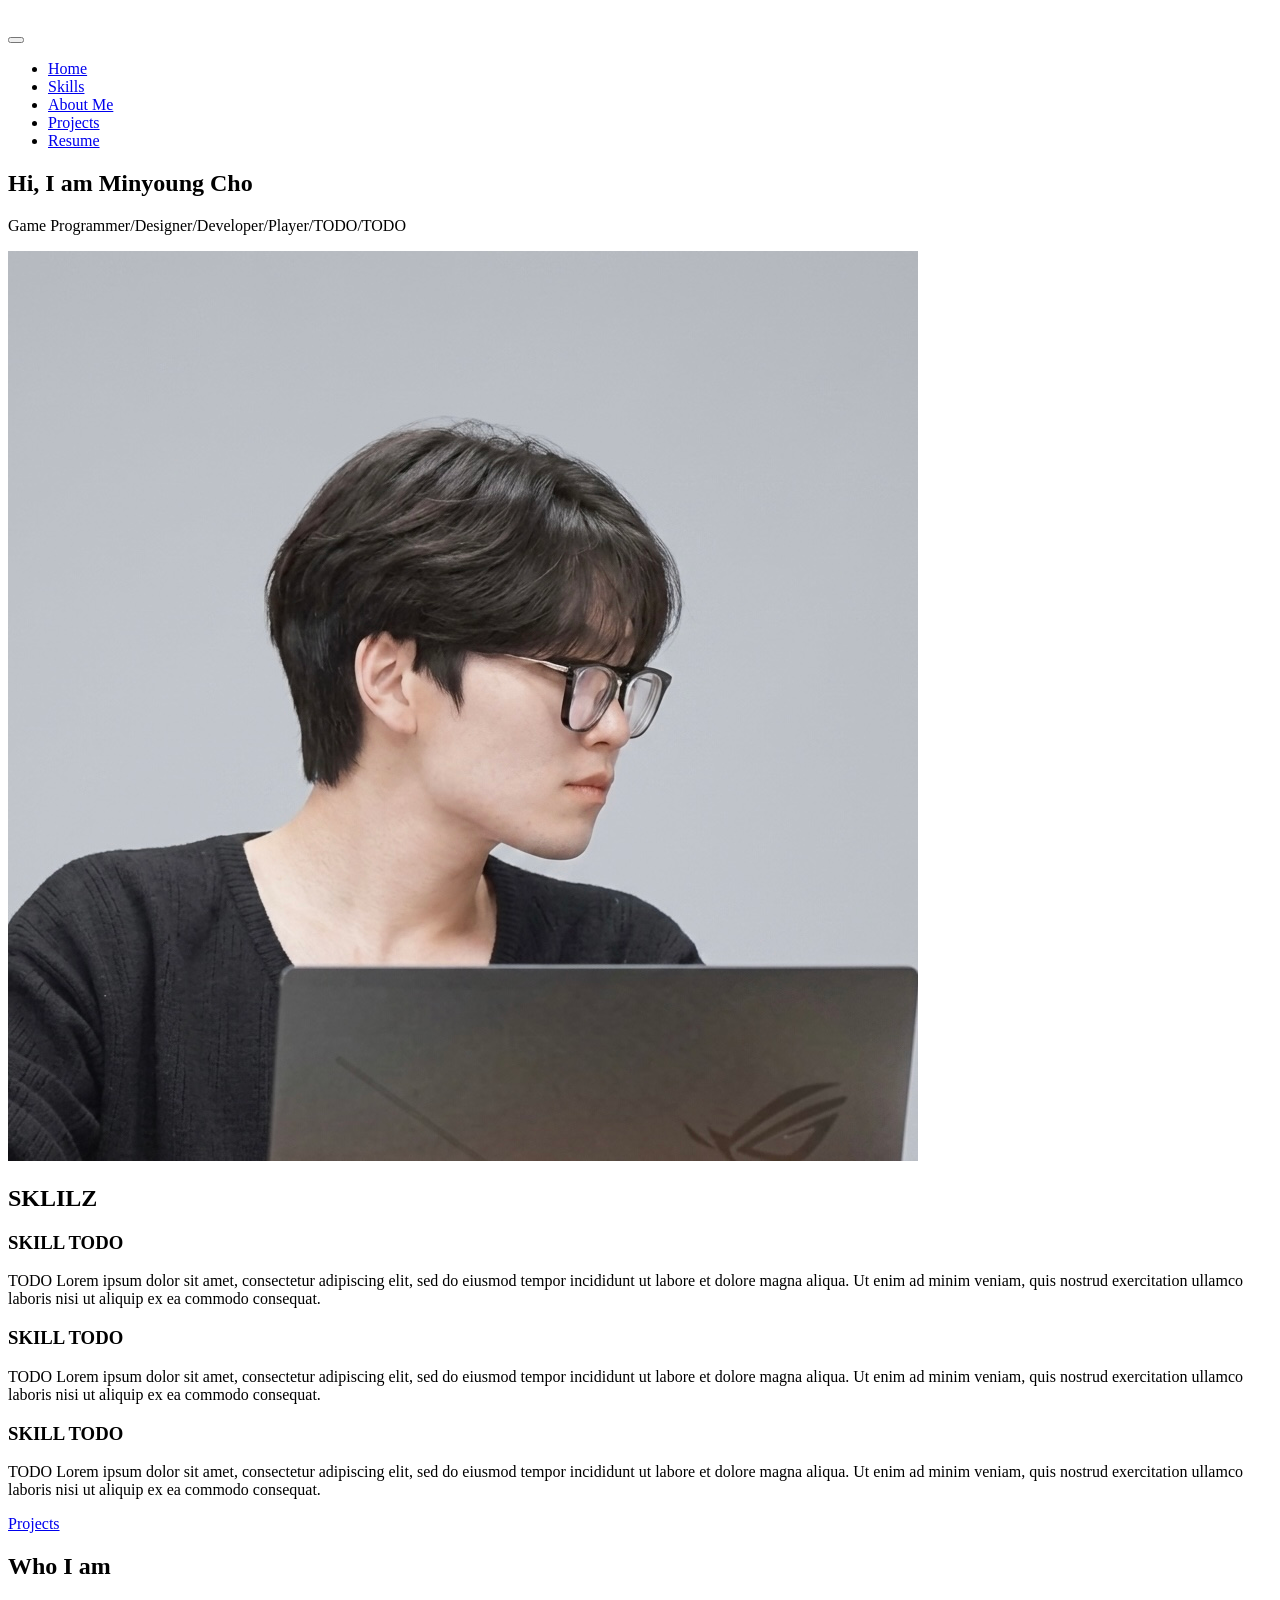
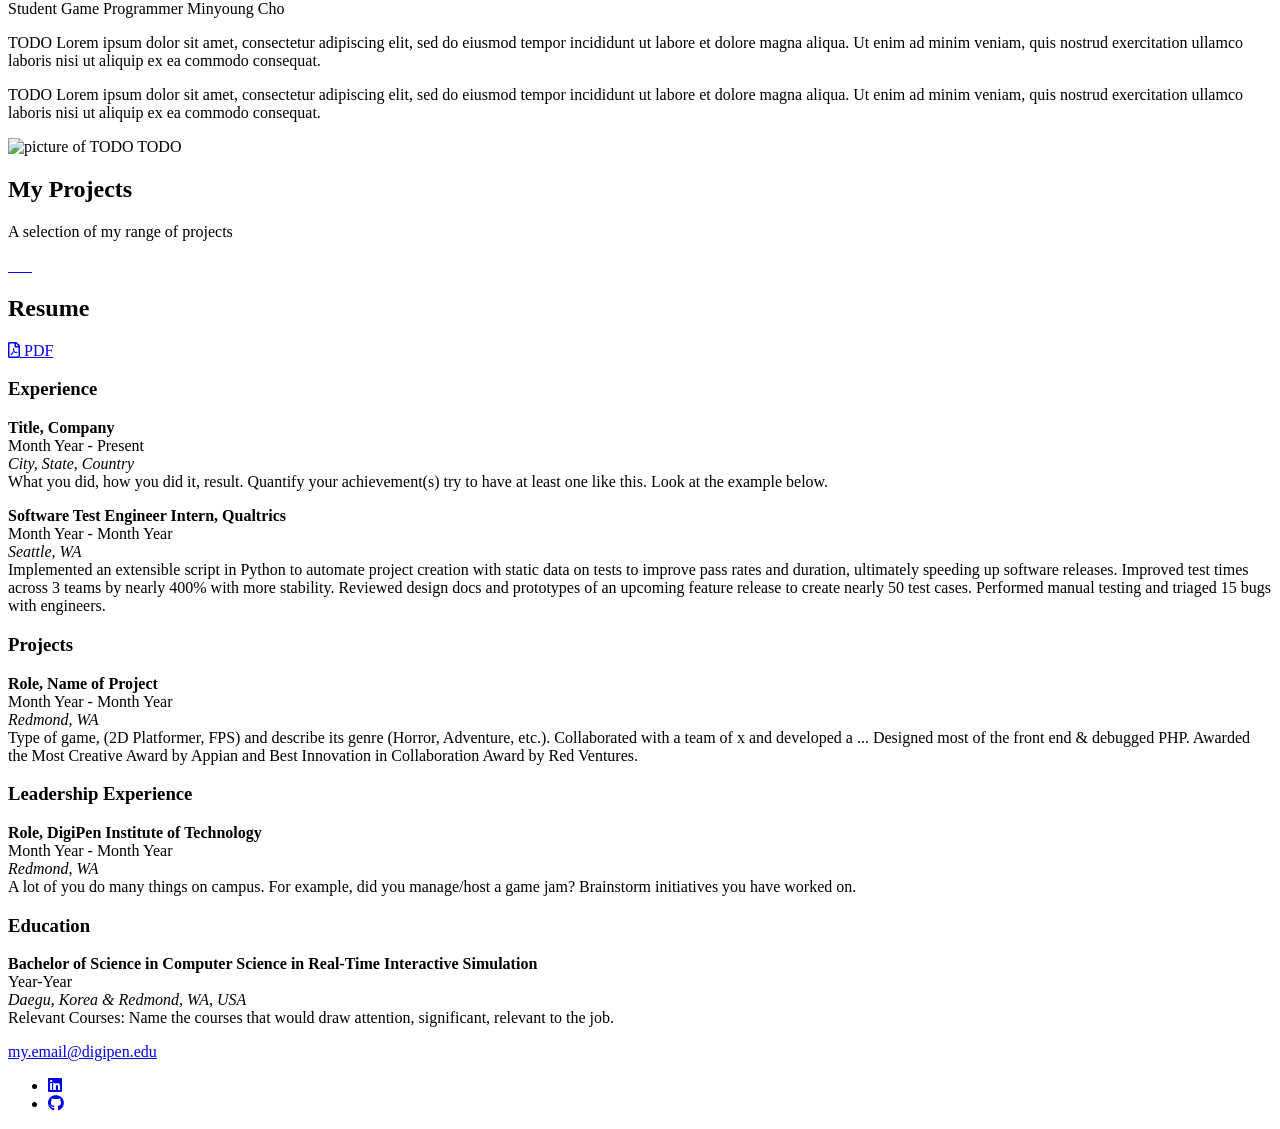
==== index.html @ 967f0c09 "portfolio_1" ====
<!-- https://youtu.be/_xkSvufmjEs?si=mh-MXT2ZdUasYAYn&t=3416 -->
<!-- adobe.ly/2GAgF93 -->
<!-- https://scrimba.com/build-and-deploy-your-portfolio-c012 -->
<!DOCTYPE html>
<html lang="en">

<head>
    <meta charset="UTF-8">
    <link rel="icon" type="image/svg+xml" href="../img/face.jpg">

    <!-- Help auto scale for desktop & mobile -->
    <meta name="viewport" content="width=device-width, initial-scale=1.0" />
    <title>Minyoung Cho's Website</title>

    <!-- Normalize the difference across browsers  https://necolas.github.io/normalize.css/ -->
    <link rel="stylesheet" href="external/normalize.css" />

    <link rel="stylesheet" href="https://cdnjs.cloudflare.com/ajax/libs/font-awesome/5.11.2/css/all.css"
        integrity="sha256-46qynGAkLSFpVbEBog43gvNhfrOj+BmwXdxFgVK/Kvc=" crossorigin="anonymous" />

    <!-- https://fonts.google.com/selection/embed -->
    <link rel="preconnect" href="https://fonts.googleapis.com" />
    <link rel="preconnect" href="https://fonts.gstatic.com" crossorigin />
    <link
        href="https://fonts.googleapis.com/css2?family=Source+Code+Pro:ital,wght@0,200..900;1,200..900&family=Source+Sans+3:ital,wght@0,200..900;1,200..900&display=swap"
        rel="stylesheet" />

    <link rel="stylesheet" href="css/style.css" />
</head>

<body>
    <header>
        <div class="logo">
            <!-- alt text can be blank since the logo is purely decorative and putting something like logo isn't actually helpful -->
            <img src="img/cout.jpg" alt="">
        </div>
        <button class="nav-toggle" aria-label="toggle navigation">
            <span class="hamburger"></span>
        </button>
        <nav class="nav">
            <ul class="nav__list">
                <li class="nav__item"> <a href="#home" class="nav__link">Home</a> </li>
                <li class="nav__item"> <a href="#skills" class="nav__link">Skills</a> </li>
                <li class="nav__item"> <a href="#about" class="nav__link">About Me</a> </li>
                <li class="nav__item"> <a href="#projects" class="nav__link">Projects</a> </li>
                <li class="nav__item"> <a href="#resume" class="nav__link">Resume</a> </li>
            </ul>
        </nav>
    </header>

    <!-- Introduction -->

    <section class="intro" id="#home">
        <!-- TODO put in a mouse based interactive shader visualization page-->
        <!-- <div class="intro-bg">
            <iframe src="webgl/for_fun.html"></iframe>
        </div> -->
        <h1 class="section__title section__title--intro">
            Hi, I am <strong>Minyoung Cho</strong>
        </h1>
        <p class="section__subtitle section__subtitle--intro">Game Programmer/Designer/Developer/Player/TODO/TODO</p>
        <img src="img/face.jpg" alt="a picture of TODO TODO smiling" class="intro__img" />
    </section>

    <!-- My Services -->
    <section class="my-services" id="skills">
        <h2 class="section__title section__title--services">SKLILZ</h2>
        <div class="services">
            <div class="service">
                <h3>SKILL TODO</h3>
                <p> TODO
                    Lorem ipsum dolor sit amet, consectetur adipiscing elit, sed do eiusmod tempor incididunt ut labore
                    et dolore magna aliqua. Ut enim ad minim veniam, quis nostrud exercitation ullamco laboris nisi ut
                    aliquip ex ea commodo consequat.
                </p>
            </div>

            <div class="service">
                <h3>SKILL TODO</h3>
                <p> TODO
                    Lorem ipsum dolor sit amet, consectetur adipiscing elit, sed do eiusmod tempor incididunt ut labore
                    et dolore magna aliqua. Ut enim ad minim veniam, quis nostrud exercitation ullamco laboris nisi ut
                    aliquip ex ea commodo consequat.
                </p>
            </div>

            <div class="service">
                <h3>SKILL TODO</h3>
                <p> TODO
                    Lorem ipsum dolor sit amet, consectetur adipiscing elit, sed do eiusmod tempor incididunt ut labore
                    et dolore magna aliqua. Ut enim ad minim veniam, quis nostrud exercitation ullamco laboris nisi ut
                    aliquip ex ea commodo consequat.
                </p>
            </div>
        </div>

        <a href="#projects" class="btn">Projects</a>
    </section>

    <!-- About Me -->
    <section class="about-me" id="about">
        <h2 class="section__title section__title--about">Who I am</h2>
        <p class="section__subtitle section__subtitle--about">
            Student Game Programmer Minyoung Cho
        </p>

        <div class="about-me__body">
            <p>
                TODO Lorem ipsum dolor sit amet, consectetur adipiscing elit, sed do eiusmod tempor incididunt ut labore
                et dolore magna aliqua. Ut enim ad minim veniam, quis nostrud exercitation ullamco laboris nisi ut
                aliquip ex ea commodo consequat.
            </p>
            <p>
                TODO Lorem ipsum dolor sit amet, consectetur adipiscing elit, sed do eiusmod tempor incididunt ut labore
                et dolore magna aliqua. Ut enim ad minim veniam, quis nostrud exercitation ullamco laboris nisi ut
                aliquip ex ea commodo consequat.
            </p>
        </div>
        <img src="img/tall.jpg" alt="picture of TODO TODO" class="about-me__img" />
    </section>

    <!-- My Portfolio -->
    <section class="my-projects" id="projects">
        <h2 class="section__title section__title--projects">My Projects</h2>
        <p class="section__subtitle section__subtitle--projects">
            A selection of my range of projects
        </p>
        <div class="portfolio">
            <a href="portfolio/01_hello.html" class="portfolio__item">
                <img src="img/portfolio_thumbnails/01_hello.jpg" alt="" class="portfolio__img" />
            </a>
            <a href="portfolio/02_meshes.html" class="portfolio__item">
                <img src="img/portfolio_thumbnails/02_meshes.jpg" alt="" class="portfolio__img" />
            </a>
            <a href="portfolio/03_fog.html" class="portfolio__item">
                <img src="img/portfolio_thumbnails/03_fog.jpg" alt="" class="portfolio__img" />
            </a>
            <a href="portfolio/04_toon.html" class="portfolio__item">
                <img src="img/portfolio_thumbnails/04_toon.jpg" alt="" class="portfolio__img" />
            </a>
            <a href="portfolio/05_shadow.html" class="portfolio__item">
                <img src="img/portfolio_thumbnails/05_shadow.jpg" alt="" class="portfolio__img" />
            </a>
            <a href="portfolio/06_value.html" class="portfolio__item">
                <img src="img/portfolio_thumbnails/06_value.jpg" alt="" class="portfolio__img" />
            </a>
            <a href="portfolio/07_gradient.html" class="portfolio__item">
                <img src="img/portfolio_thumbnails/07_gradient.jpg" alt="" class="portfolio__img" />
            </a>

        </div>
    </section>

    <!-- Resume Section -->
    <section class="my-resume" id="resume">
        <h2 class="section__title section__title--resume">Resume</h2>
        <a target="_blank" href="docs/Resume.pdf"><i class="far fa-file-pdf"></i> PDF</a>

        <div class="resume-section">
            <h3>Experience</h3>
            <div class="resume-item">
                <p>
                    <b>Title, Company</b></br>
                    Month Year - Present</br>
                    <em>City, State, Country</em></br>
                    What you did, how you did it, result. Quantify your achievement(s) try to have at least one like
                    this. Look at the example below.
                </p>
            </div>
            <div class="resume-item">
                <p>
                    <b>Software Test Engineer Intern, Qualtrics</b></br>
                    Month Year - Month Year </br>
                    <em>Seattle, WA</em></br>
                    Implemented an extensible script in Python to automate project creation with static data on tests to
                    improve pass rates and duration, ultimately speeding up software releases. Improved test times
                    across 3 teams by nearly 400% with more stability. Reviewed design docs and prototypes of an
                    upcoming feature release to create nearly 50 test cases. Performed manual testing and triaged 15
                    bugs with engineers.
                </p>
            </div>
            <h3>Projects</h3>
            <div class="resume-item">
                <p>
                    <b>Role, Name of Project</b></br>
                    Month Year - Month Year</br>
                    <em>Redmond, WA</em></br>
                    Type of game, (2D Platformer, FPS) and describe its genre (Horror, Adventure, etc.).
                    Collaborated with a team of x and developed a ...
                    Designed most of the front end & debugged PHP.
                    Awarded the Most Creative Award by Appian and Best Innovation in Collaboration Award by Red
                    Ventures.
                </p>
            </div>

            <h3>Leadership Experience</h3>
            <div class="resume-item">
                <p>
                    <b>Role, DigiPen Institute of Technology</b></br>
                    Month Year - Month Year</br>
                    <em>Redmond, WA</em></br>
                    A lot of you do many things on campus.
                    For example, did you manage/host a game jam?
                    Brainstorm initiatives you have worked on.
                </p>
            </div>

            <h3>Education</h3>
            <div class="resume-item">
                <p>
                    <b>Bachelor of Science in Computer Science in Real-Time Interactive Simulation</b></br>
                    Year-Year</br>
                    <em>Daegu, Korea & Redmond, WA, USA</em></br>
                    Relevant Courses: Name the courses that would draw attention, significant, relevant to the job.
                </p>
            </div>
        </div>
    </section>
    <!-- /Resume Section -->

    <!-- Footer -->
    <footer class="footer">
        <a href="mailto:my.email@digipen.edu" class="footer__link">my.email@digipen.edu</a>
        <ul class="social-list">
            <li class="social-list__item">
                <a class="social-list__link" href="https://linkedin.com/in/mylinkedinid">
                    <i class="fab fa-linkedin"></i>
                </a>
            </li>
            <li class="social-list__item">
                <a class="social-list__link" href="https://github.com/mygithubid">
                    <i class="fab fa-github"></i>
                </a>
            </li>
            <!-- Want to list more? search : https://fontawesome.com/v5/search?ic=brands -->
        </ul>
    </footer>

    <script src="js/index.js"></script>
</body>

</html>
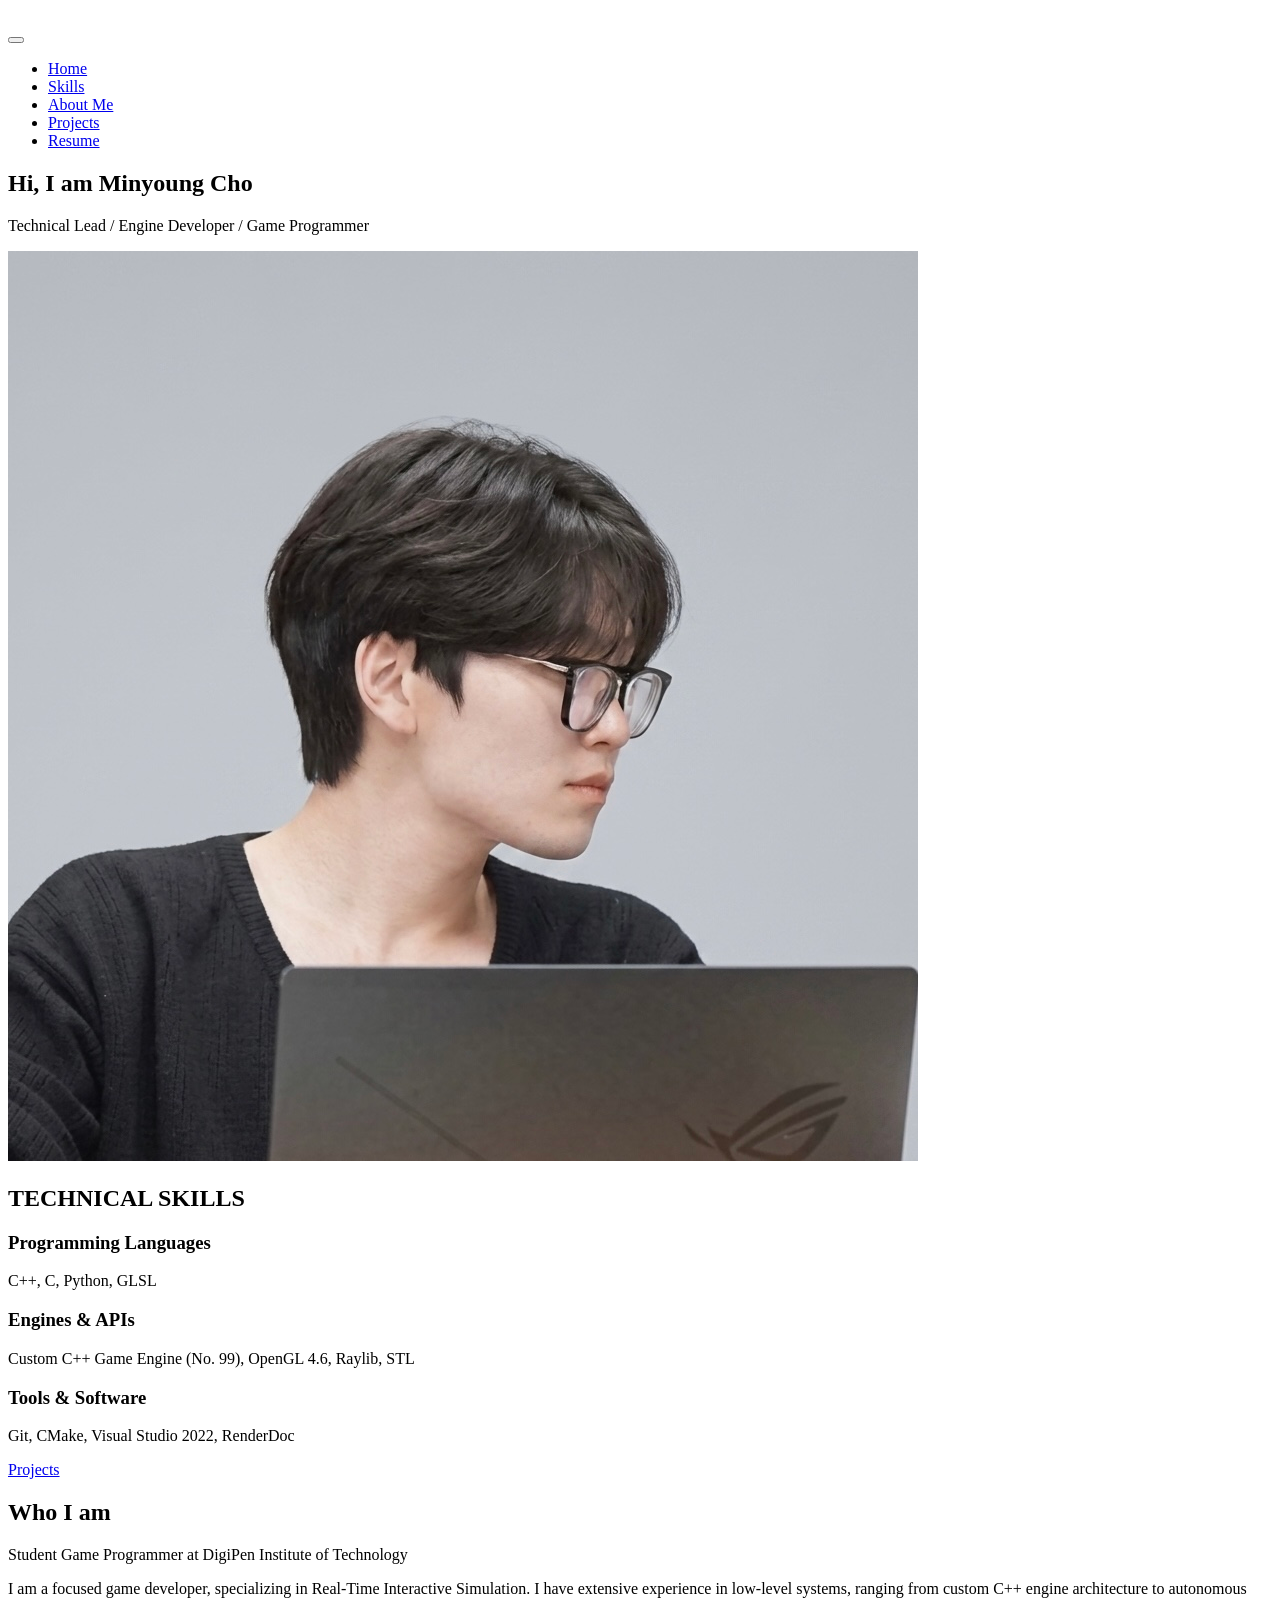
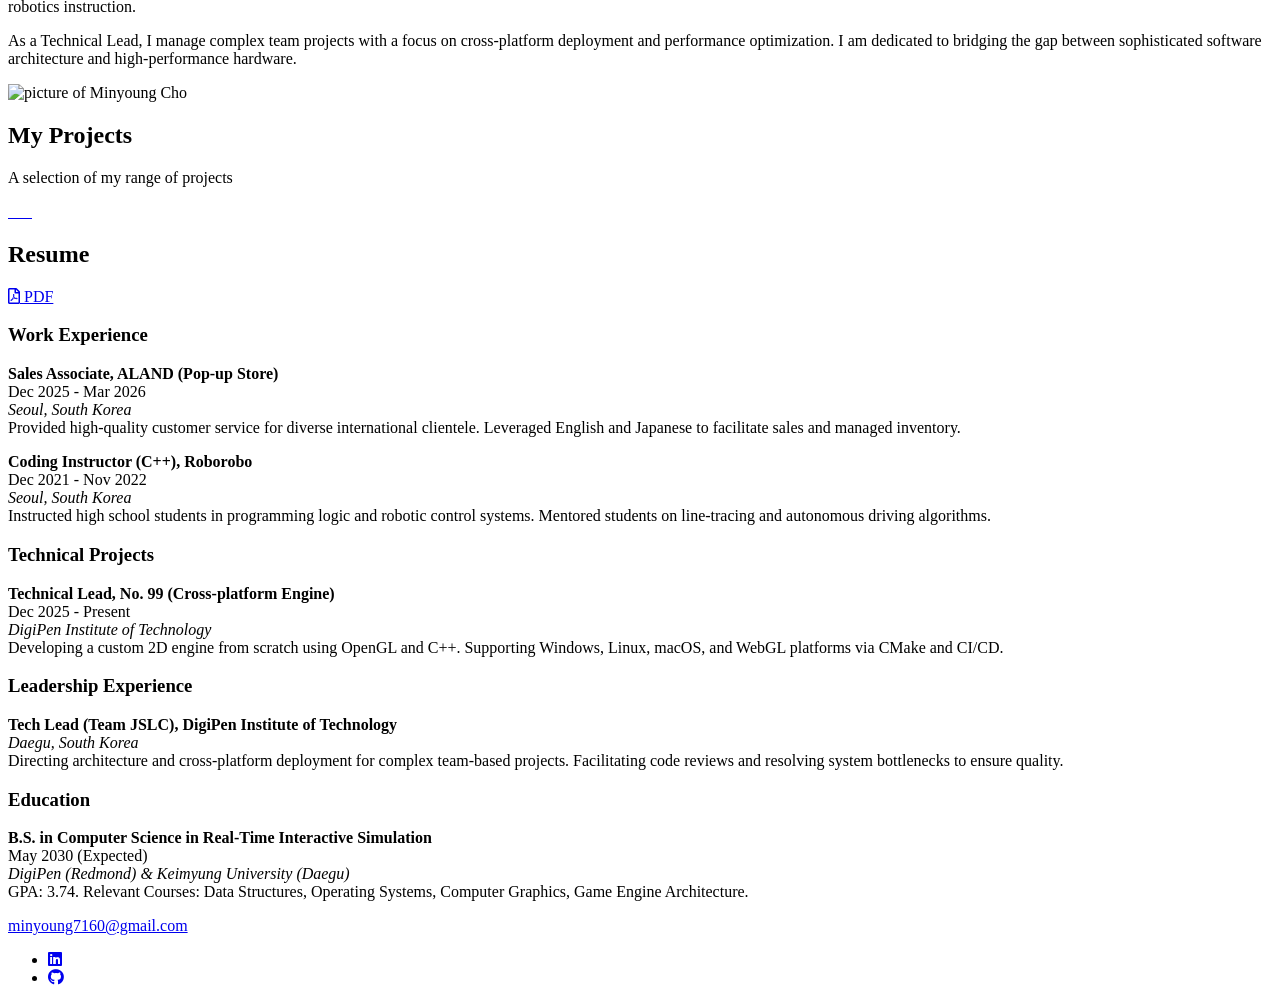
==== commit 79f8bb04: "Update index.html" ====
--- a/index.html
+++ b/index.html
@@ -50,7 +50,7 @@
 
     <!-- Introduction -->
 
-    <section class="intro" id="#home">
+    <section class="intro" id="home">
         <!-- TODO put in a mouse based interactive shader visualization page-->
         <!-- <div class="intro-bg">
             <iframe src="webgl/for_fun.html"></iframe>
@@ -58,38 +58,32 @@
         <h1 class="section__title section__title--intro">
             Hi, I am <strong>Minyoung Cho</strong>
         </h1>
-        <p class="section__subtitle section__subtitle--intro">Game Programmer/Designer/Developer/Player/TODO/TODO</p>
-        <img src="img/face.jpg" alt="a picture of TODO TODO smiling" class="intro__img" />
+        <p class="section__subtitle section__subtitle--intro">Technical Lead / Engine Developer / Game Programmer</p>
+        <img src="img/face.jpg" alt="a picture of Minyoung Cho" class="intro__img" />
     </section>
 
     <!-- My Services -->
     <section class="my-services" id="skills">
-        <h2 class="section__title section__title--services">SKLILZ</h2>
+        <h2 class="section__title section__title--services">TECHNICAL SKILLS</h2>
         <div class="services">
             <div class="service">
-                <h3>SKILL TODO</h3>
-                <p> TODO
-                    Lorem ipsum dolor sit amet, consectetur adipiscing elit, sed do eiusmod tempor incididunt ut labore
-                    et dolore magna aliqua. Ut enim ad minim veniam, quis nostrud exercitation ullamco laboris nisi ut
-                    aliquip ex ea commodo consequat.
+                <h3>Programming Languages</h3>
+                <p> 
+                    C++, C, Python, GLSL
                 </p>
             </div>
 
             <div class="service">
-                <h3>SKILL TODO</h3>
-                <p> TODO
-                    Lorem ipsum dolor sit amet, consectetur adipiscing elit, sed do eiusmod tempor incididunt ut labore
-                    et dolore magna aliqua. Ut enim ad minim veniam, quis nostrud exercitation ullamco laboris nisi ut
-                    aliquip ex ea commodo consequat.
+                <h3>Engines & APIs</h3>
+                <p> 
+                    Custom C++ Game Engine (No. 99), OpenGL 4.6, Raylib, STL
                 </p>
             </div>
 
             <div class="service">
-                <h3>SKILL TODO</h3>
-                <p> TODO
-                    Lorem ipsum dolor sit amet, consectetur adipiscing elit, sed do eiusmod tempor incididunt ut labore
-                    et dolore magna aliqua. Ut enim ad minim veniam, quis nostrud exercitation ullamco laboris nisi ut
-                    aliquip ex ea commodo consequat.
+                <h3>Tools & Software</h3>
+                <p> 
+                    Git, CMake, Visual Studio 2022, RenderDoc
                 </p>
             </div>
         </div>
@@ -101,22 +95,18 @@
     <section class="about-me" id="about">
         <h2 class="section__title section__title--about">Who I am</h2>
         <p class="section__subtitle section__subtitle--about">
-            Student Game Programmer Minyoung Cho
+            Student Game Programmer at DigiPen Institute of Technology
         </p>
 
         <div class="about-me__body">
             <p>
-                TODO Lorem ipsum dolor sit amet, consectetur adipiscing elit, sed do eiusmod tempor incididunt ut labore
-                et dolore magna aliqua. Ut enim ad minim veniam, quis nostrud exercitation ullamco laboris nisi ut
-                aliquip ex ea commodo consequat.
+                I am a focused game developer, specializing in Real-Time Interactive Simulation. I have extensive experience in low-level systems, ranging from custom C++ engine architecture to autonomous robotics instruction.
             </p>
             <p>
-                TODO Lorem ipsum dolor sit amet, consectetur adipiscing elit, sed do eiusmod tempor incididunt ut labore
-                et dolore magna aliqua. Ut enim ad minim veniam, quis nostrud exercitation ullamco laboris nisi ut
-                aliquip ex ea commodo consequat.
+                As a Technical Lead, I manage complex team projects with a focus on cross-platform deployment and performance optimization. I am dedicated to bridging the gap between sophisticated software architecture and high-performance hardware.
             </p>
         </div>
-        <img src="img/tall.jpg" alt="picture of TODO TODO" class="about-me__img" />
+        <img src="img/tall.jpg" alt="picture of Minyoung Cho" class="about-me__img" />
     </section>
 
     <!-- My Portfolio -->
@@ -157,61 +147,49 @@
         <a target="_blank" href="docs/Resume.pdf"><i class="far fa-file-pdf"></i> PDF</a>
 
         <div class="resume-section">
-            <h3>Experience</h3>
-            <div class="resume-item">
-                <p>
-                    <b>Title, Company</b></br>
-                    Month Year - Present</br>
-                    <em>City, State, Country</em></br>
-                    What you did, how you did it, result. Quantify your achievement(s) try to have at least one like
-                    this. Look at the example below.
-                </p>
-            </div>
-            <div class="resume-item">
-                <p>
-                    <b>Software Test Engineer Intern, Qualtrics</b></br>
-                    Month Year - Month Year </br>
-                    <em>Seattle, WA</em></br>
-                    Implemented an extensible script in Python to automate project creation with static data on tests to
-                    improve pass rates and duration, ultimately speeding up software releases. Improved test times
-                    across 3 teams by nearly 400% with more stability. Reviewed design docs and prototypes of an
-                    upcoming feature release to create nearly 50 test cases. Performed manual testing and triaged 15
-                    bugs with engineers.
-                </p>
-            </div>
-            <h3>Projects</h3>
-            <div class="resume-item">
-                <p>
-                    <b>Role, Name of Project</b></br>
-                    Month Year - Month Year</br>
-                    <em>Redmond, WA</em></br>
-                    Type of game, (2D Platformer, FPS) and describe its genre (Horror, Adventure, etc.).
-                    Collaborated with a team of x and developed a ...
-                    Designed most of the front end & debugged PHP.
-                    Awarded the Most Creative Award by Appian and Best Innovation in Collaboration Award by Red
-                    Ventures.
+            <h3>Work Experience</h3>
+            <div class="resume-item">
+                <p>
+                    <b>Sales Associate, ALAND (Pop-up Store)</b></br>
+                    Dec 2025 - Mar 2026</br>
+                    <em>Seoul, South Korea</em></br>
+                    Provided high-quality customer service for diverse international clientele. Leveraged English and Japanese to facilitate sales and managed inventory.
+                </p>
+            </div>
+            <div class="resume-item">
+                <p>
+                    <b>Coding Instructor (C++), Roborobo</b></br>
+                    Dec 2021 - Nov 2022 </br>
+                    <em>Seoul, South Korea</em></br>
+                    Instructed high school students in programming logic and robotic control systems. Mentored students on line-tracing and autonomous driving algorithms.
+                </p>
+            </div>
+            <h3>Technical Projects</h3>
+            <div class="resume-item">
+                <p>
+                    <b>Technical Lead, No. 99 (Cross-platform Engine)</b></br>
+                    Dec 2025 - Present</br>
+                    <em>DigiPen Institute of Technology</em></br>
+                    Developing a custom 2D engine from scratch using OpenGL and C++. Supporting Windows, Linux, macOS, and WebGL platforms via CMake and CI/CD.
                 </p>
             </div>
 
             <h3>Leadership Experience</h3>
             <div class="resume-item">
                 <p>
-                    <b>Role, DigiPen Institute of Technology</b></br>
-                    Month Year - Month Year</br>
-                    <em>Redmond, WA</em></br>
-                    A lot of you do many things on campus.
-                    For example, did you manage/host a game jam?
-                    Brainstorm initiatives you have worked on.
+                    <b>Tech Lead (Team JSLC), DigiPen Institute of Technology</b></br>
+                    <em>Daegu, South Korea</em></br>
+                    Directing architecture and cross-platform deployment for complex team-based projects. Facilitating code reviews and resolving system bottlenecks to ensure quality.
                 </p>
             </div>
 
             <h3>Education</h3>
             <div class="resume-item">
                 <p>
-                    <b>Bachelor of Science in Computer Science in Real-Time Interactive Simulation</b></br>
-                    Year-Year</br>
-                    <em>Daegu, Korea & Redmond, WA, USA</em></br>
-                    Relevant Courses: Name the courses that would draw attention, significant, relevant to the job.
+                    <b>B.S. in Computer Science in Real-Time Interactive Simulation</b></br>
+                    May 2030 (Expected)</br>
+                    <em>DigiPen (Redmond) & Keimyung University (Daegu)</em></br>
+                    GPA: 3.74. Relevant Courses: Data Structures, Operating Systems, Computer Graphics, Game Engine Architecture.
                 </p>
             </div>
         </div>
@@ -220,15 +198,15 @@
 
     <!-- Footer -->
     <footer class="footer">
-        <a href="mailto:my.email@digipen.edu" class="footer__link">my.email@digipen.edu</a>
+        <a href="mailto:minyoung7160@gmail.com" class="footer__link">minyoung7160@gmail.com</a>
         <ul class="social-list">
             <li class="social-list__item">
-                <a class="social-list__link" href="https://linkedin.com/in/mylinkedinid">
+                <a class="social-list__link" href="https://www.linkedin.com/in/minyoung-cho-aaaa47381/">
                     <i class="fab fa-linkedin"></i>
                 </a>
             </li>
             <li class="social-list__item">
-                <a class="social-list__link" href="https://github.com/mygithubid">
+                <a class="social-list__link" href="https://github.com/MinyoungCho22">
                     <i class="fab fa-github"></i>
                 </a>
             </li>
@@ -239,4 +217,4 @@
     <script src="js/index.js"></script>
 </body>
 
-</html>
+</html>
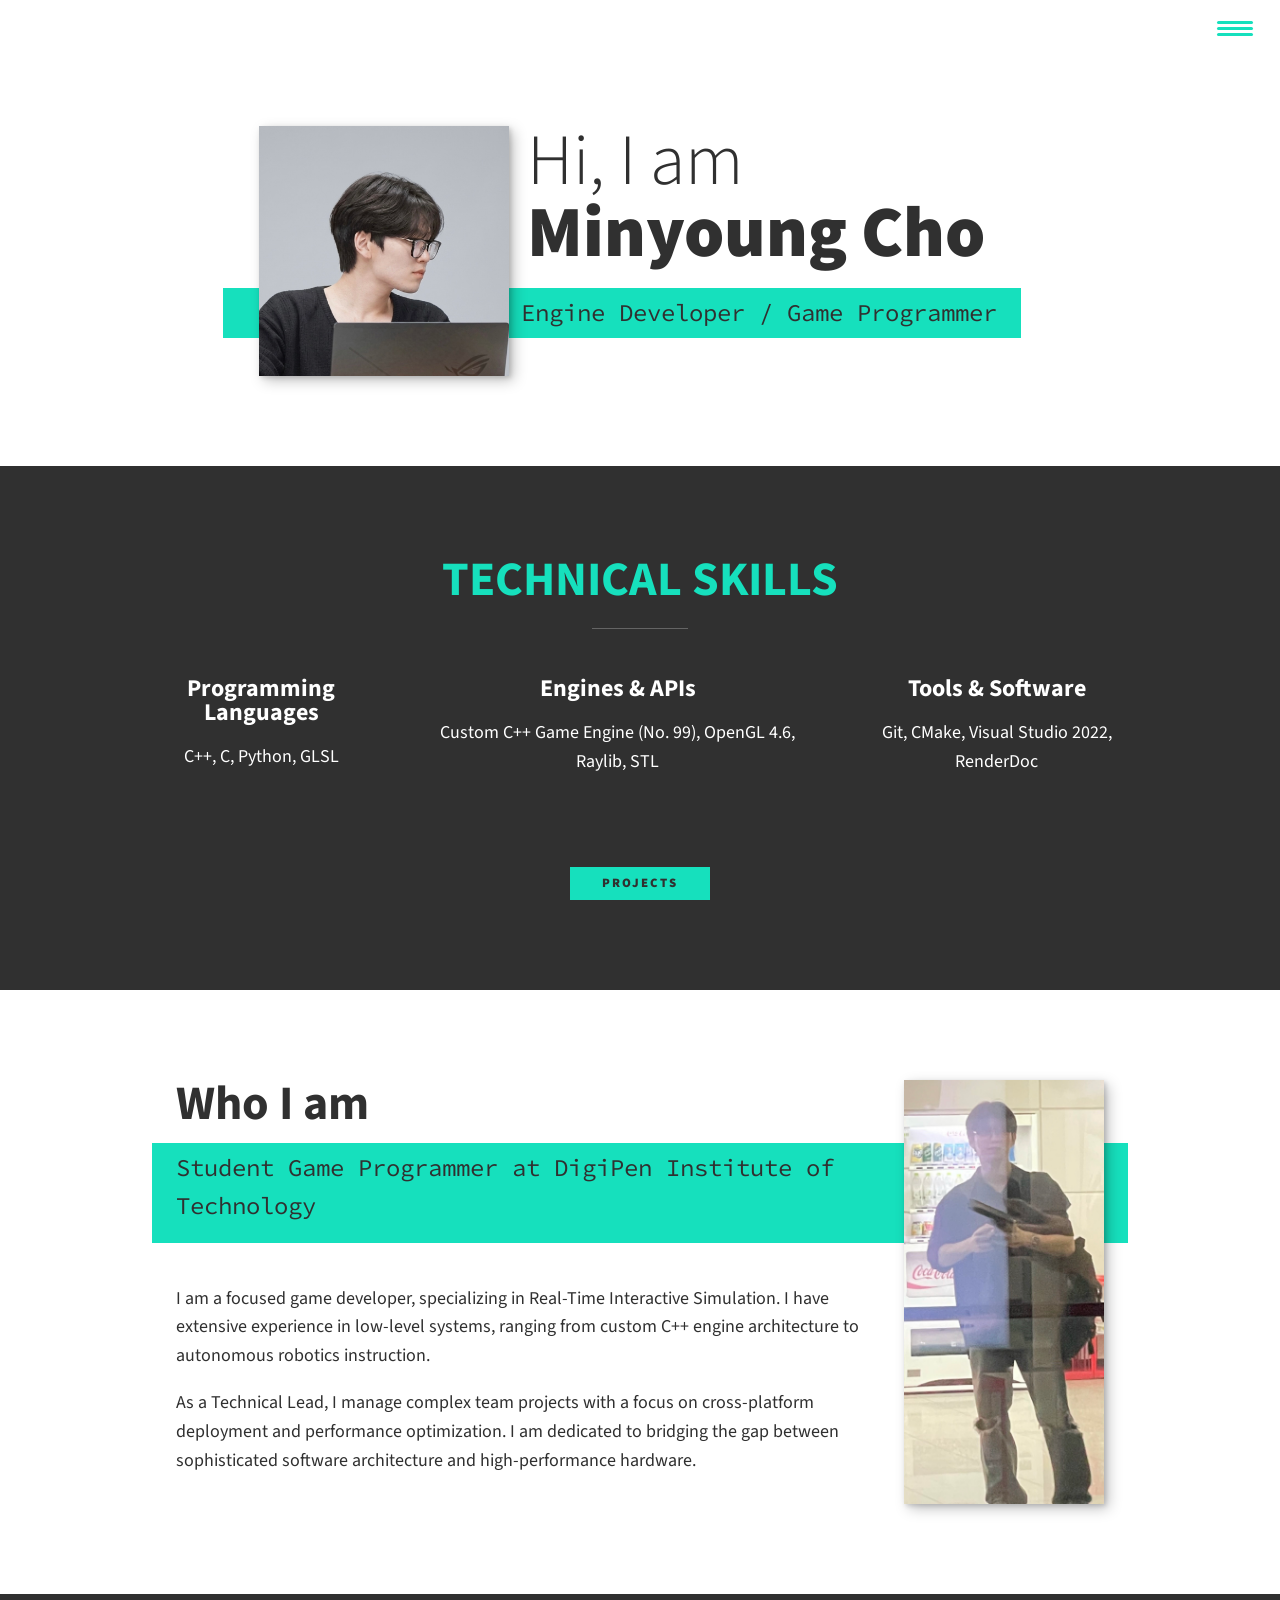
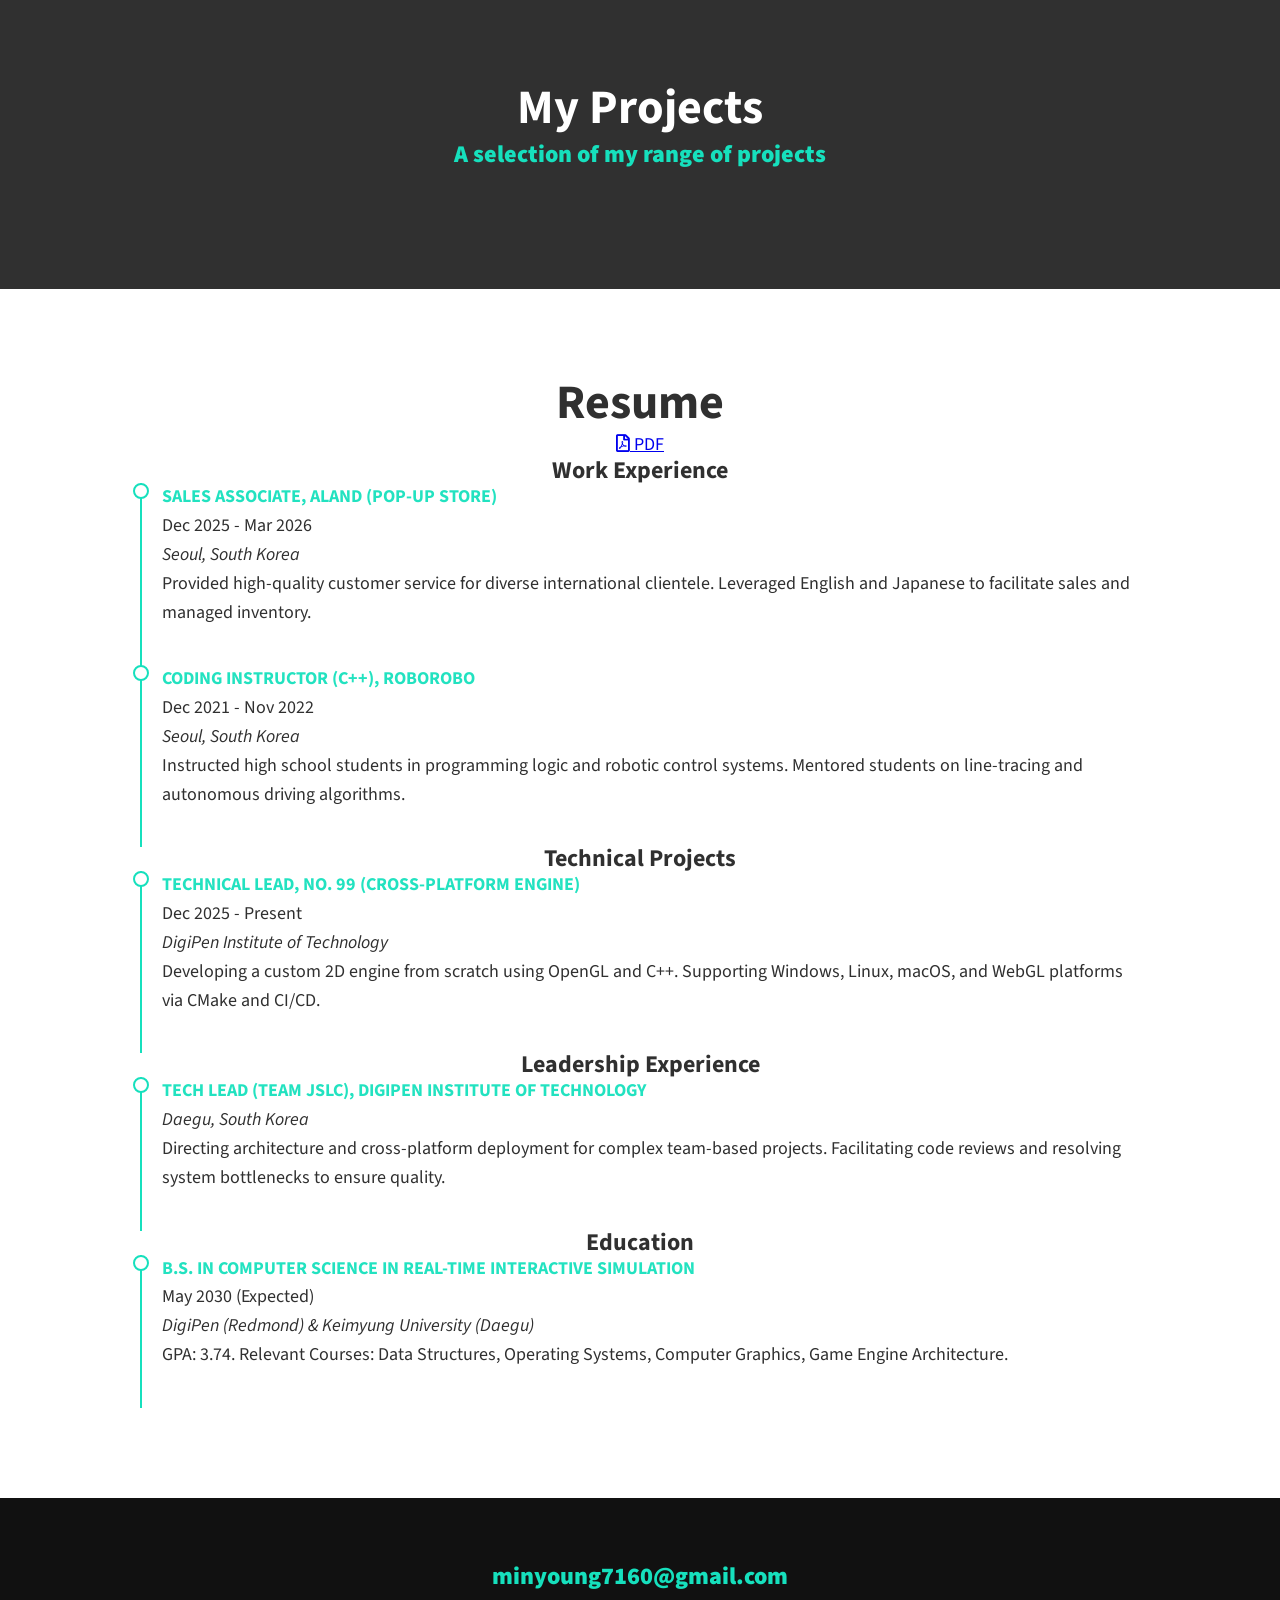
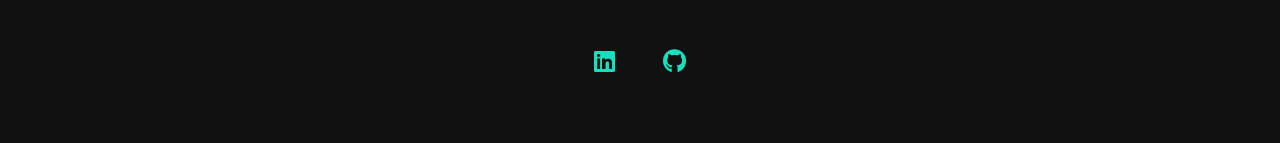
==== commit 4fc77ca0: "Add D01 Hello Quad portfolio page and WebGL demo" ====
--- a/index.html
+++ b/index.html
@@ -1,220 +1,220 @@
-<!-- https://youtu.be/_xkSvufmjEs?si=mh-MXT2ZdUasYAYn&t=3416 -->
-<!-- adobe.ly/2GAgF93 -->
-<!-- https://scrimba.com/build-and-deploy-your-portfolio-c012 -->
-<!DOCTYPE html>
-<html lang="en">
-
-<head>
-    <meta charset="UTF-8">
-    <link rel="icon" type="image/svg+xml" href="../img/face.jpg">
-
-    <!-- Help auto scale for desktop & mobile -->
-    <meta name="viewport" content="width=device-width, initial-scale=1.0" />
-    <title>Minyoung Cho's Website</title>
-
-    <!-- Normalize the difference across browsers  https://necolas.github.io/normalize.css/ -->
-    <link rel="stylesheet" href="external/normalize.css" />
-
-    <link rel="stylesheet" href="https://cdnjs.cloudflare.com/ajax/libs/font-awesome/5.11.2/css/all.css"
-        integrity="sha256-46qynGAkLSFpVbEBog43gvNhfrOj+BmwXdxFgVK/Kvc=" crossorigin="anonymous" />
-
-    <!-- https://fonts.google.com/selection/embed -->
-    <link rel="preconnect" href="https://fonts.googleapis.com" />
-    <link rel="preconnect" href="https://fonts.gstatic.com" crossorigin />
-    <link
-        href="https://fonts.googleapis.com/css2?family=Source+Code+Pro:ital,wght@0,200..900;1,200..900&family=Source+Sans+3:ital,wght@0,200..900;1,200..900&display=swap"
-        rel="stylesheet" />
-
-    <link rel="stylesheet" href="css/style.css" />
-</head>
-
-<body>
-    <header>
-        <div class="logo">
-            <!-- alt text can be blank since the logo is purely decorative and putting something like logo isn't actually helpful -->
-            <img src="img/cout.jpg" alt="">
-        </div>
-        <button class="nav-toggle" aria-label="toggle navigation">
-            <span class="hamburger"></span>
-        </button>
-        <nav class="nav">
-            <ul class="nav__list">
-                <li class="nav__item"> <a href="#home" class="nav__link">Home</a> </li>
-                <li class="nav__item"> <a href="#skills" class="nav__link">Skills</a> </li>
-                <li class="nav__item"> <a href="#about" class="nav__link">About Me</a> </li>
-                <li class="nav__item"> <a href="#projects" class="nav__link">Projects</a> </li>
-                <li class="nav__item"> <a href="#resume" class="nav__link">Resume</a> </li>
-            </ul>
-        </nav>
-    </header>
-
-    <!-- Introduction -->
-
-    <section class="intro" id="home">
-        <!-- TODO put in a mouse based interactive shader visualization page-->
-        <!-- <div class="intro-bg">
-            <iframe src="webgl/for_fun.html"></iframe>
-        </div> -->
-        <h1 class="section__title section__title--intro">
-            Hi, I am <strong>Minyoung Cho</strong>
-        </h1>
-        <p class="section__subtitle section__subtitle--intro">Technical Lead / Engine Developer / Game Programmer</p>
-        <img src="img/face.jpg" alt="a picture of Minyoung Cho" class="intro__img" />
-    </section>
-
-    <!-- My Services -->
-    <section class="my-services" id="skills">
-        <h2 class="section__title section__title--services">TECHNICAL SKILLS</h2>
-        <div class="services">
-            <div class="service">
-                <h3>Programming Languages</h3>
-                <p> 
-                    C++, C, Python, GLSL
-                </p>
-            </div>
-
-            <div class="service">
-                <h3>Engines & APIs</h3>
-                <p> 
-                    Custom C++ Game Engine (No. 99), OpenGL 4.6, Raylib, STL
-                </p>
-            </div>
-
-            <div class="service">
-                <h3>Tools & Software</h3>
-                <p> 
-                    Git, CMake, Visual Studio 2022, RenderDoc
-                </p>
-            </div>
-        </div>
-
-        <a href="#projects" class="btn">Projects</a>
-    </section>
-
-    <!-- About Me -->
-    <section class="about-me" id="about">
-        <h2 class="section__title section__title--about">Who I am</h2>
-        <p class="section__subtitle section__subtitle--about">
-            Student Game Programmer at DigiPen Institute of Technology
-        </p>
-
-        <div class="about-me__body">
-            <p>
-                I am a focused game developer, specializing in Real-Time Interactive Simulation. I have extensive experience in low-level systems, ranging from custom C++ engine architecture to autonomous robotics instruction.
-            </p>
-            <p>
-                As a Technical Lead, I manage complex team projects with a focus on cross-platform deployment and performance optimization. I am dedicated to bridging the gap between sophisticated software architecture and high-performance hardware.
-            </p>
-        </div>
-        <img src="img/tall.jpg" alt="picture of Minyoung Cho" class="about-me__img" />
-    </section>
-
-    <!-- My Portfolio -->
-    <section class="my-projects" id="projects">
-        <h2 class="section__title section__title--projects">My Projects</h2>
-        <p class="section__subtitle section__subtitle--projects">
-            A selection of my range of projects
-        </p>
-        <div class="portfolio">
-            <a href="portfolio/01_hello.html" class="portfolio__item">
-                <img src="img/portfolio_thumbnails/01_hello.jpg" alt="" class="portfolio__img" />
-            </a>
-            <a href="portfolio/02_meshes.html" class="portfolio__item">
-                <img src="img/portfolio_thumbnails/02_meshes.jpg" alt="" class="portfolio__img" />
-            </a>
-            <a href="portfolio/03_fog.html" class="portfolio__item">
-                <img src="img/portfolio_thumbnails/03_fog.jpg" alt="" class="portfolio__img" />
-            </a>
-            <a href="portfolio/04_toon.html" class="portfolio__item">
-                <img src="img/portfolio_thumbnails/04_toon.jpg" alt="" class="portfolio__img" />
-            </a>
-            <a href="portfolio/05_shadow.html" class="portfolio__item">
-                <img src="img/portfolio_thumbnails/05_shadow.jpg" alt="" class="portfolio__img" />
-            </a>
-            <a href="portfolio/06_value.html" class="portfolio__item">
-                <img src="img/portfolio_thumbnails/06_value.jpg" alt="" class="portfolio__img" />
-            </a>
-            <a href="portfolio/07_gradient.html" class="portfolio__item">
-                <img src="img/portfolio_thumbnails/07_gradient.jpg" alt="" class="portfolio__img" />
-            </a>
-
-        </div>
-    </section>
-
-    <!-- Resume Section -->
-    <section class="my-resume" id="resume">
-        <h2 class="section__title section__title--resume">Resume</h2>
-        <a target="_blank" href="docs/Resume.pdf"><i class="far fa-file-pdf"></i> PDF</a>
-
-        <div class="resume-section">
-            <h3>Work Experience</h3>
-            <div class="resume-item">
-                <p>
-                    <b>Sales Associate, ALAND (Pop-up Store)</b></br>
-                    Dec 2025 - Mar 2026</br>
-                    <em>Seoul, South Korea</em></br>
-                    Provided high-quality customer service for diverse international clientele. Leveraged English and Japanese to facilitate sales and managed inventory.
-                </p>
-            </div>
-            <div class="resume-item">
-                <p>
-                    <b>Coding Instructor (C++), Roborobo</b></br>
-                    Dec 2021 - Nov 2022 </br>
-                    <em>Seoul, South Korea</em></br>
-                    Instructed high school students in programming logic and robotic control systems. Mentored students on line-tracing and autonomous driving algorithms.
-                </p>
-            </div>
-            <h3>Technical Projects</h3>
-            <div class="resume-item">
-                <p>
-                    <b>Technical Lead, No. 99 (Cross-platform Engine)</b></br>
-                    Dec 2025 - Present</br>
-                    <em>DigiPen Institute of Technology</em></br>
-                    Developing a custom 2D engine from scratch using OpenGL and C++. Supporting Windows, Linux, macOS, and WebGL platforms via CMake and CI/CD.
-                </p>
-            </div>
-
-            <h3>Leadership Experience</h3>
-            <div class="resume-item">
-                <p>
-                    <b>Tech Lead (Team JSLC), DigiPen Institute of Technology</b></br>
-                    <em>Daegu, South Korea</em></br>
-                    Directing architecture and cross-platform deployment for complex team-based projects. Facilitating code reviews and resolving system bottlenecks to ensure quality.
-                </p>
-            </div>
-
-            <h3>Education</h3>
-            <div class="resume-item">
-                <p>
-                    <b>B.S. in Computer Science in Real-Time Interactive Simulation</b></br>
-                    May 2030 (Expected)</br>
-                    <em>DigiPen (Redmond) & Keimyung University (Daegu)</em></br>
-                    GPA: 3.74. Relevant Courses: Data Structures, Operating Systems, Computer Graphics, Game Engine Architecture.
-                </p>
-            </div>
-        </div>
-    </section>
-    <!-- /Resume Section -->
-
-    <!-- Footer -->
-    <footer class="footer">
-        <a href="mailto:minyoung7160@gmail.com" class="footer__link">minyoung7160@gmail.com</a>
-        <ul class="social-list">
-            <li class="social-list__item">
-                <a class="social-list__link" href="https://www.linkedin.com/in/minyoung-cho-aaaa47381/">
-                    <i class="fab fa-linkedin"></i>
-                </a>
-            </li>
-            <li class="social-list__item">
-                <a class="social-list__link" href="https://github.com/MinyoungCho22">
-                    <i class="fab fa-github"></i>
-                </a>
-            </li>
-            <!-- Want to list more? search : https://fontawesome.com/v5/search?ic=brands -->
-        </ul>
-    </footer>
-
-    <script src="js/index.js"></script>
-</body>
-
+<!-- https://youtu.be/_xkSvufmjEs?si=mh-MXT2ZdUasYAYn&t=3416 -->
+<!-- adobe.ly/2GAgF93 -->
+<!-- https://scrimba.com/build-and-deploy-your-portfolio-c012 -->
+<!DOCTYPE html>
+<html lang="en">
+
+<head>
+    <meta charset="UTF-8">
+    <link rel="icon" type="image/svg+xml" href="../img/face.jpg">
+
+    <!-- Help auto scale for desktop & mobile -->
+    <meta name="viewport" content="width=device-width, initial-scale=1.0" />
+    <title>Minyoung Cho's Website</title>
+
+    <!-- Normalize the difference across browsers  https://necolas.github.io/normalize.css/ -->
+    <link rel="stylesheet" href="external/normalize.css" />
+
+    <link rel="stylesheet" href="https://cdnjs.cloudflare.com/ajax/libs/font-awesome/5.11.2/css/all.css"
+        integrity="sha256-46qynGAkLSFpVbEBog43gvNhfrOj+BmwXdxFgVK/Kvc=" crossorigin="anonymous" />
+
+    <!-- https://fonts.google.com/selection/embed -->
+    <link rel="preconnect" href="https://fonts.googleapis.com" />
+    <link rel="preconnect" href="https://fonts.gstatic.com" crossorigin />
+    <link
+        href="https://fonts.googleapis.com/css2?family=Source+Code+Pro:ital,wght@0,200..900;1,200..900&family=Source+Sans+3:ital,wght@0,200..900;1,200..900&display=swap"
+        rel="stylesheet" />
+
+    <link rel="stylesheet" href="css/style.css" />
+</head>
+
+<body>
+    <header>
+        <div class="logo">
+            <!-- alt text can be blank since the logo is purely decorative and putting something like logo isn't actually helpful -->
+            <img src="img/cout.jpg" alt="">
+        </div>
+        <button class="nav-toggle" aria-label="toggle navigation">
+            <span class="hamburger"></span>
+        </button>
+        <nav class="nav">
+            <ul class="nav__list">
+                <li class="nav__item"> <a href="#home" class="nav__link">Home</a> </li>
+                <li class="nav__item"> <a href="#skills" class="nav__link">Skills</a> </li>
+                <li class="nav__item"> <a href="#about" class="nav__link">About Me</a> </li>
+                <li class="nav__item"> <a href="#projects" class="nav__link">Projects</a> </li>
+                <li class="nav__item"> <a href="#resume" class="nav__link">Resume</a> </li>
+            </ul>
+        </nav>
+    </header>
+
+    <!-- Introduction -->
+
+    <section class="intro" id="home">
+        <!-- TODO put in a mouse based interactive shader visualization page-->
+        <!-- <div class="intro-bg">
+            <iframe src="webgl/for_fun.html"></iframe>
+        </div> -->
+        <h1 class="section__title section__title--intro">
+            Hi, I am <strong>Minyoung Cho</strong>
+        </h1>
+        <p class="section__subtitle section__subtitle--intro">Technical Lead / Engine Developer / Game Programmer</p>
+        <img src="img/face.jpg" alt="a picture of Minyoung Cho" class="intro__img" />
+    </section>
+
+    <!-- My Services -->
+    <section class="my-services" id="skills">
+        <h2 class="section__title section__title--services">TECHNICAL SKILLS</h2>
+        <div class="services">
+            <div class="service">
+                <h3>Programming Languages</h3>
+                <p> 
+                    C++, C, Python, GLSL
+                </p>
+            </div>
+
+            <div class="service">
+                <h3>Engines & APIs</h3>
+                <p> 
+                    Custom C++ Game Engine (No. 99), OpenGL 4.6, Raylib, STL
+                </p>
+            </div>
+
+            <div class="service">
+                <h3>Tools & Software</h3>
+                <p> 
+                    Git, CMake, Visual Studio 2022, RenderDoc
+                </p>
+            </div>
+        </div>
+
+        <a href="#projects" class="btn">Projects</a>
+    </section>
+
+    <!-- About Me -->
+    <section class="about-me" id="about">
+        <h2 class="section__title section__title--about">Who I am</h2>
+        <p class="section__subtitle section__subtitle--about">
+            Student Game Programmer at DigiPen Institute of Technology
+        </p>
+
+        <div class="about-me__body">
+            <p>
+                I am a focused game developer, specializing in Real-Time Interactive Simulation. I have extensive experience in low-level systems, ranging from custom C++ engine architecture to autonomous robotics instruction.
+            </p>
+            <p>
+                As a Technical Lead, I manage complex team projects with a focus on cross-platform deployment and performance optimization. I am dedicated to bridging the gap between sophisticated software architecture and high-performance hardware.
+            </p>
+        </div>
+        <img src="img/tall.jpg" alt="picture of Minyoung Cho" class="about-me__img" />
+    </section>
+
+    <!-- My Portfolio -->
+    <section class="my-projects" id="projects">
+        <h2 class="section__title section__title--projects">My Projects</h2>
+        <p class="section__subtitle section__subtitle--projects">
+            A selection of my range of projects
+        </p>
+        <div class="portfolio">
+            <a href="portfolio/01_hello.html" class="portfolio__item">
+                <img src="img/portfolio_thumbnails/01_hello.jpg" alt="" class="portfolio__img" />
+            </a>
+            <a href="portfolio/02_meshes.html" class="portfolio__item">
+                <img src="img/portfolio_thumbnails/02_meshes.jpg" alt="" class="portfolio__img" />
+            </a>
+            <a href="portfolio/03_fog.html" class="portfolio__item">
+                <img src="img/portfolio_thumbnails/03_fog.jpg" alt="" class="portfolio__img" />
+            </a>
+            <a href="portfolio/04_toon.html" class="portfolio__item">
+                <img src="img/portfolio_thumbnails/04_toon.jpg" alt="" class="portfolio__img" />
+            </a>
+            <a href="portfolio/05_shadow.html" class="portfolio__item">
+                <img src="img/portfolio_thumbnails/05_shadow.jpg" alt="" class="portfolio__img" />
+            </a>
+            <a href="portfolio/06_value.html" class="portfolio__item">
+                <img src="img/portfolio_thumbnails/06_value.jpg" alt="" class="portfolio__img" />
+            </a>
+            <a href="portfolio/07_gradient.html" class="portfolio__item">
+                <img src="img/portfolio_thumbnails/07_gradient.jpg" alt="" class="portfolio__img" />
+            </a>
+
+        </div>
+    </section>
+
+    <!-- Resume Section -->
+    <section class="my-resume" id="resume">
+        <h2 class="section__title section__title--resume">Resume</h2>
+        <a target="_blank" href="docs/Resume.pdf"><i class="far fa-file-pdf"></i> PDF</a>
+
+        <div class="resume-section">
+            <h3>Work Experience</h3>
+            <div class="resume-item">
+                <p>
+                    <b>Sales Associate, ALAND (Pop-up Store)</b></br>
+                    Dec 2025 - Mar 2026</br>
+                    <em>Seoul, South Korea</em></br>
+                    Provided high-quality customer service for diverse international clientele. Leveraged English and Japanese to facilitate sales and managed inventory.
+                </p>
+            </div>
+            <div class="resume-item">
+                <p>
+                    <b>Coding Instructor (C++), Roborobo</b></br>
+                    Dec 2021 - Nov 2022 </br>
+                    <em>Seoul, South Korea</em></br>
+                    Instructed high school students in programming logic and robotic control systems. Mentored students on line-tracing and autonomous driving algorithms.
+                </p>
+            </div>
+            <h3>Technical Projects</h3>
+            <div class="resume-item">
+                <p>
+                    <b>Technical Lead, No. 99 (Cross-platform Engine)</b></br>
+                    Dec 2025 - Present</br>
+                    <em>DigiPen Institute of Technology</em></br>
+                    Developing a custom 2D engine from scratch using OpenGL and C++. Supporting Windows, Linux, macOS, and WebGL platforms via CMake and CI/CD.
+                </p>
+            </div>
+
+            <h3>Leadership Experience</h3>
+            <div class="resume-item">
+                <p>
+                    <b>Tech Lead (Team JSLC), DigiPen Institute of Technology</b></br>
+                    <em>Daegu, South Korea</em></br>
+                    Directing architecture and cross-platform deployment for complex team-based projects. Facilitating code reviews and resolving system bottlenecks to ensure quality.
+                </p>
+            </div>
+
+            <h3>Education</h3>
+            <div class="resume-item">
+                <p>
+                    <b>B.S. in Computer Science in Real-Time Interactive Simulation</b></br>
+                    May 2030 (Expected)</br>
+                    <em>DigiPen (Redmond) & Keimyung University (Daegu)</em></br>
+                    GPA: 3.74. Relevant Courses: Data Structures, Operating Systems, Computer Graphics, Game Engine Architecture.
+                </p>
+            </div>
+        </div>
+    </section>
+    <!-- /Resume Section -->
+
+    <!-- Footer -->
+    <footer class="footer">
+        <a href="mailto:minyoung7160@gmail.com" class="footer__link">minyoung7160@gmail.com</a>
+        <ul class="social-list">
+            <li class="social-list__item">
+                <a class="social-list__link" href="https://www.linkedin.com/in/minyoung-cho-aaaa47381/">
+                    <i class="fab fa-linkedin"></i>
+                </a>
+            </li>
+            <li class="social-list__item">
+                <a class="social-list__link" href="https://github.com/MinyoungCho22">
+                    <i class="fab fa-github"></i>
+                </a>
+            </li>
+            <!-- Want to list more? search : https://fontawesome.com/v5/search?ic=brands -->
+        </ul>
+    </footer>
+
+    <script src="js/index.js"></script>
+</body>
+
 </html>
--- a/css/style.css
+++ b/css/style.css
@@ -0,0 +1,552 @@
+/* make padding within widths rather calculating with total width? */
+*,
+*::before,
+*::after {
+  box-sizing: border-box;
+}
+
+/* Custom Properties */
+
+:root {
+  --ff-primary: "Source Sans 3", sans-serif;
+  --ff-secondary: "Source Code Pro", monospace;
+
+  --fw-reg: 300;
+  --fw-bold: 900;
+
+  --clr-light: #ffffff;
+  --clr-dark: #303030;
+  --clr-accent: #16e0bd;
+
+  --fs-h1: 3rem;
+  --fs-h2: 2.25rem;
+  --fs-h3: 1.25rem;
+  --fs-body: 1rem;
+
+  --bs: 0.25em 0.25em 0.75em rgba(0, 0, 0, 0.25),
+    0.125em 0.125em 0.25em rgba(0, 0, 0, 0.15);
+}
+
+/* With wider screens use differnt/bigger numbers */
+@media (min-width: 800px) {
+  :root {
+    --fs-h1: 4.5rem;
+    --fs-h2: 3rem;
+    --fs-h3: 1.5rem;
+    --fs-body: 1.125rem;
+  }
+}
+
+/* General Styles */
+
+html {
+  scroll-behavior: smooth;
+}
+
+body {
+  background: var(--clr-light);
+  color: var(--clr-dark);
+  margin: 0;
+  font-family: var(--ff-primary);
+  font-size: var(--fs-body);
+  line-height: 1.6;
+}
+
+section {
+  padding: 5em 2em;
+}
+
+img {
+  display: block;
+  max-width: 100%;
+}
+
+strong {
+  font-weight: var(--fw-bold);
+}
+
+:focus {
+  outline: 3px solid var(--clr-accent);
+  outline-offset: 3px;
+}
+
+.btn {
+  display: inline-block;
+  padding: 0.5em 2.5em;
+  background: var(--clr-accent);
+  color: var(--clr-dark);
+  text-decoration: none;
+  cursor: pointer;
+  font-size: 0.8rem;
+  text-transform: uppercase;
+  letter-spacing: 2px;
+  font-weight: var(--fw-bold);
+  transition: transform 200ms ease-in-out;
+}
+
+.btn:hover {
+  transform: scale(1.1);
+}
+
+/* Typography */
+
+h1,
+h2,
+h3 {
+  line-height: 1;
+  margin: 0;
+}
+
+h1 {
+  font-size: var(--fs-h1);
+}
+
+h2 {
+  font-size: var(--fs-h2);
+}
+
+h3 {
+  font-size: var(--fs-h3);
+}
+
+.section__title {
+  margin-bottom: 0.25rem;
+}
+
+.section__title--intro {
+  font-weight: var(--fw-reg);
+}
+
+.section__title--intro strong {
+  display: block;
+}
+
+.section__subtitle {
+  margin: 0;
+  font-size: var(--fs-h3);
+}
+
+.section__subtitle--intro,
+.section__subtitle--about {
+  background: var(--clr-accent);
+  padding: 0.25em 1em;
+  font-family: var(--ff-secondary);
+  margin-bottom: 1em;
+}
+
+.section__subtitle--projects {
+  color: var(--clr-accent);
+  font-weight: var(--fw-bold);
+  margin-bottom: 1em;
+}
+
+/* header */
+header {
+  display: flex;
+  justify-content: space-between;
+  padding: 1em;
+}
+.logo {
+  max-width: 528px;
+}
+
+.nav {
+  position: fixed;
+  background: var(--clr-dark);
+  color: var(--clr-light);
+  top: 0;
+  bottom: 0;
+  left: 0;
+  right: 0;
+  z-index: 100;
+
+  transform: translateX(100%);
+  transition: transform 250ms cubic-bezier(0.5, 0, 0.5, 1);
+}
+
+.nav__list {
+  list-style: none;
+  display: flex;
+  height: 100%;
+  flex-direction: column;
+  justify-content: space-evenly;
+  align-items: center;
+  margin: 0;
+  padding: 0;
+}
+
+.nav__link {
+  color: inherit;
+  font-weight: var(--fw-bold);
+  font-size: var(--fs-h2);
+  text-decoration: none;
+}
+
+.nav__link:hover {
+  color: var(--clr-accent);
+}
+
+.nav-toggle {
+  padding: 0.5em;
+  background: transparent;
+  border: 0;
+  cursor: pointer;
+  position: absolute;
+  right: 1em;
+  top: 1em;
+  z-index: 1000;
+}
+
+.nav-open .nav {
+  transform: translateX(0);
+}
+
+.nav-open .nav-toggle {
+  position: fixed;
+}
+
+.nav-open .hamburger {
+  transform: rotate(0.625turn);
+}
+
+.nav-open .hamburger::before {
+  transform: rotate(90deg) translateX(-6px);
+}
+
+.nav-open .hamburger::after {
+  opacity: 0;
+}
+
+.hamburger {
+  display: block;
+  position: relative;
+}
+
+.hamburger,
+.hamburger::before,
+.hamburger::after {
+  background: var(--clr-accent);
+  width: 2em;
+  height: 3px;
+  border-radius: 1em;
+  transition: transform 250ms ease-in-out;
+}
+
+.hamburger::before,
+.hamburger::after {
+  content: "";
+  position: absolute;
+  left: 0;
+  right: 0;
+}
+
+.hamburger::before {
+  top: 6px;
+}
+.hamburger::after {
+  bottom: 6px;
+}
+
+/* Intro Section */
+.intro {
+  position: relative;
+  z-index: 2;
+}
+
+.intro-bg {
+  position: absolute;
+  top: 0;
+  left: 0;
+  width: 100%;
+  height: 100%;
+  overflow: hidden;
+  z-index: -2;
+}
+
+.intro-bg iframe {
+  width: 100%;
+  height: 100%;
+  border: none;
+  position: absolute;
+  top: 0;
+  left: 0;
+}
+
+.intro__img {
+  box-shadow: var(--bs);
+}
+
+.section__subtitle--intro {
+  display: inline-block;
+}
+
+@media (min-width: 600px) {
+  .intro {
+    display: grid;
+    width: min-content;
+    margin: 0 auto;
+    column-gap: 1em;
+    grid-template-areas:
+      "img title"
+      "img subtitle";
+    grid-template-columns: min-content max-content;
+  }
+
+  .intro__img {
+    grid-area: img;
+    min-width: 250px;
+    position: relative;
+    z-index: 2;
+  }
+
+  .section__subtitle--intro {
+    align-self: start;
+    grid-column: -1/1;
+    grid-row: 2;
+    text-align: right;
+    position: relative;
+    left: -1.5em;
+    width: calc(100% + 1.5em);
+  }
+}
+
+/* my services section */
+
+.my-services {
+  background-color: var(--clr-dark);
+  background-image: url(../img/skills-bg.jpg);
+  background-size: cover;
+  background-blend-mode: overlay;
+  color: var(--clr-light);
+  text-align: center;
+}
+
+.section__title--services {
+  color: var(--clr-accent);
+  position: relative;
+}
+
+.section__title--services::after {
+  content: "";
+  display: block;
+  width: 2em;
+  height: 1px;
+  margin: 0.5em auto 1em;
+  background: var(--clr-light);
+  opacity: 0.25;
+}
+
+.services {
+  margin-bottom: 4em;
+}
+
+.service {
+  max-width: 500px;
+  margin: 0 auto;
+}
+
+@media (min-width: 800px) {
+  .services {
+    display: flex;
+    max-width: 1000px;
+    margin-left: auto;
+    margin-right: auto;
+  }
+
+  .service + .service {
+    margin-left: 2em;
+  }
+}
+
+/* About Me */
+
+.about-me {
+  max-width: 1000px;
+  margin: 0 auto;
+}
+
+.about-me__img {
+  box-shadow: var(--bs);
+}
+
+@media (min-width: 600px) {
+  .about-me {
+    display: grid;
+    grid-template-columns: 1fr 200px;
+    grid-template-areas:
+      "title img"
+      "subtitle img"
+      "text img";
+    column-gap: 2em;
+  }
+
+  .section__title--about {
+    grid-area: title;
+  }
+
+  .section__subtitle--about {
+    grid-column: 1 / -1;
+    grid-row: 2;
+    position: relative;
+    left: -1em;
+    width: calc(100% + 2em);
+    padding-left: 1em;
+    padding-right: calc(200px + 2.5em);
+  }
+
+  .about-me__img {
+    grid-area: img;
+    position: relative;
+    z-index: 2;
+  }
+}
+
+/* Portfolio / My projects */
+
+.my-projects {
+  background-color: var(--clr-dark);
+  color: var(--clr-light);
+  text-align: center;
+}
+
+.portfolio {
+  display: grid;
+  grid-template-columns: repeat(auto-fit, minmax(300px, 1fr));
+  max-width: 1200px;
+  margin: 0 auto;
+}
+
+.portfolio__item {
+  background: var(--clr-dark);
+  overflow: hidden;
+}
+
+.portfolio__img {
+  transition: transform 750ms cubic-bezier(0.5, 0, 0.5, 1), opacity 250ms linear;
+}
+
+.portfolio__item:focus {
+  position: relative;
+  z-index: 2;
+}
+
+.portfolio__img:hover,
+.portfolio__item:focus .portfolio__img {
+  transform: scale(1.2);
+  opacity: 0.75;
+}
+
+/*--------------------------------------------------------------
+# Resume Section
+--------------------------------------------------------------*/
+
+.section__title--resume {
+  text-align: center;
+}
+
+.my-resume {
+  display: flex;
+  flex-direction: column;
+  align-items: center;
+}
+
+.resume-section h3 {
+  color: var(--clr-dark);
+  text-align: center;
+}
+
+.resume-section .resume-item {
+  padding: 0 0 20px 20px;
+  margin-top: -18px;
+  border-left: 2px solid var(--clr-accent);
+  position: relative;
+  max-width: 1000px;
+}
+
+.resume-section .resume-item b {
+  text-transform: uppercase;
+  color: color-mix(in srgb, var(--clr-accent), transparent 5%);
+  position: sticky;
+}
+
+.resume-section .resume-item::before {
+  content: "";
+  position: absolute;
+  width: 16px;
+  height: 16px;
+  border-radius: 50px;
+  left: -9px;
+  top: 0;
+  background: var(--clr-light);
+  border: 2px solid var(--clr-accent);
+}
+
+/* Footer */
+
+.footer {
+  background: #111;
+  color: var(--clr-accent);
+  text-align: center;
+  padding: 2.5em 0;
+  font-size: var(--fs-h3);
+}
+
+.footer a {
+  color: inherit;
+  text-decoration: none;
+}
+
+.footer__link {
+  font-weight: var(--fw-bold);
+}
+
+.footer__link:hover,
+.social-list__link:hover {
+  opacity: 0.7;
+}
+
+.footer__link:hover {
+  text-decoration: underline;
+}
+
+.social-list {
+  list-style: none;
+  display: flex;
+  justify-content: center;
+  margin: 2em 0 0;
+  padding: 0;
+}
+
+.social-list__item {
+  margin: 0 0.5em;
+}
+
+.social-list__link {
+  padding: 0.5em;
+}
+
+/* individual portfolio item styles */
+
+.portfolio-item-individual {
+  padding: 0 2em 2em;
+  max-width: 1200px;
+  margin: 0 auto;
+}
+
+.portfolio-item-individual p,
+.portfolio-item-individual ul {
+  max-width: 600px;
+  margin-left: auto;
+  margin-right: auto;
+}
+
+.portfolio-item-individual iframe {
+  box-shadow: var(--bs);
+  display: block;
+  max-width: 1200px;
+  width: 100%;
+  height: auto;
+  aspect-ratio: 4 / 3; /* Maintain aspect ratio */
+  margin: 0 auto; /* Centering */
+  border: none;
+}
